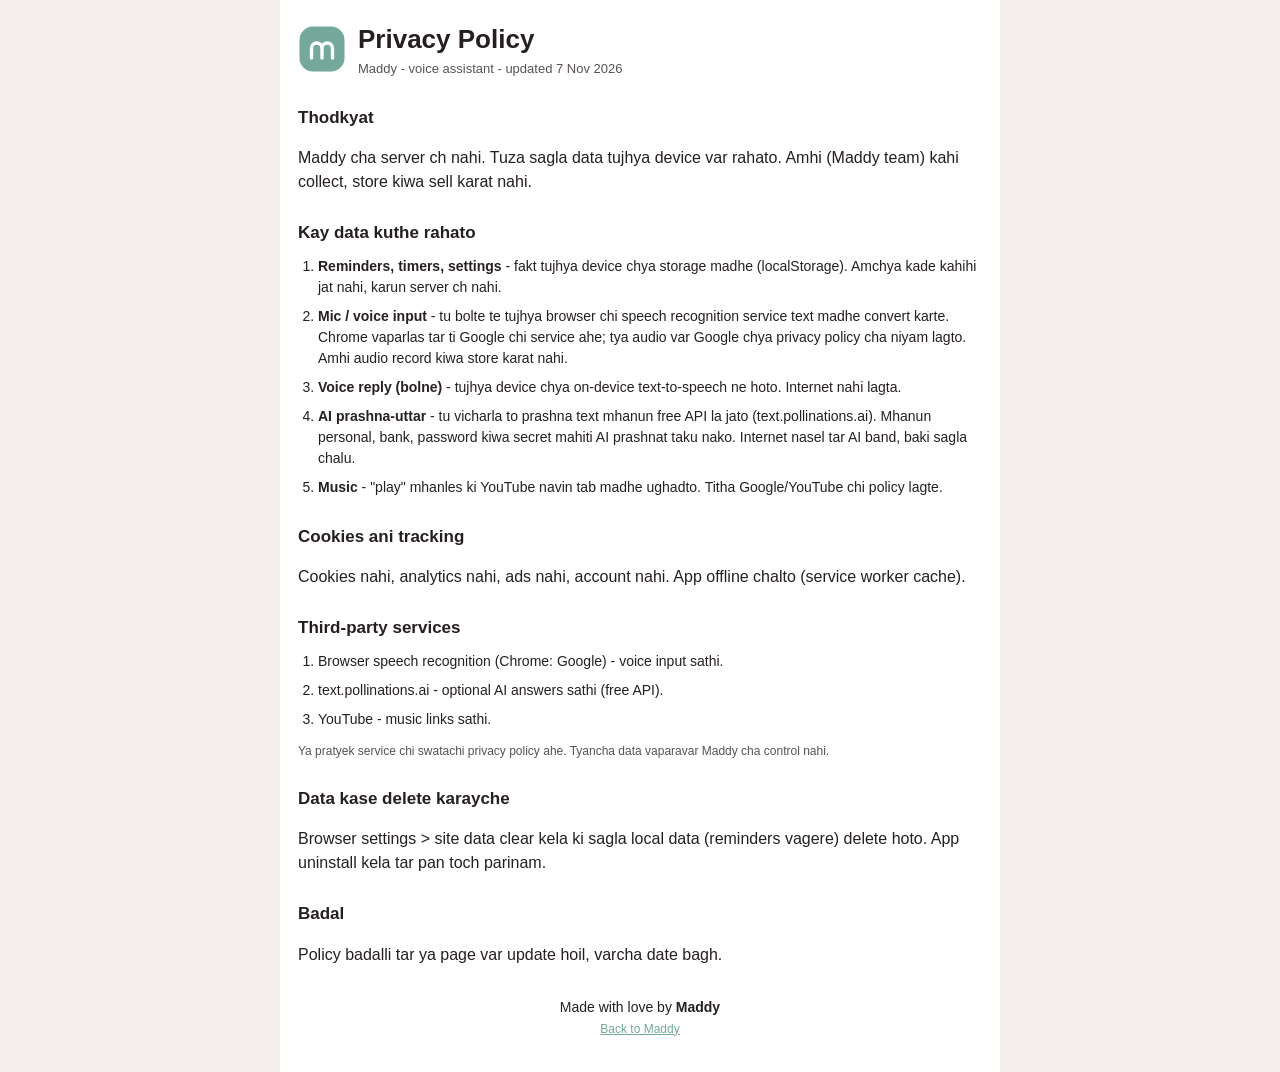
==== privacy.html @ beed4fcd "Rename 6-privacy.html to privacy.html" ====
<!DOCTYPE html>
<html lang="mr">
<head>
<meta charset="utf-8">
<meta name="viewport" content="width=device-width, initial-scale=1">
<title>Maddy - Privacy Policy</title>
<meta name="theme-color" content="#73a89a">
<link rel="stylesheet" href="style.css">
</head>
<body>
<main class="card">
  <header class="brand">
    <svg class="brand-logo" width="48" height="48" viewBox="0 0 64 64" role="img" aria-label="Maddy logo">
      <rect x="2" y="2" width="60" height="60" rx="18" fill="#73a89a"/>
      <path d="M18 44 V31 a7 7 0 0 1 14 0 V44 M32 44 V31 a7 7 0 0 1 14 0 V44" stroke="#fff" stroke-width="4.5" fill="none" stroke-linecap="round"/>
    </svg>
    <div>
      <h1 class="brand-name">Privacy Policy</h1>
      <p class="brand-tag">Maddy - voice assistant - updated 7 Nov 2026</p>
    </div>
  </header>

  <section class="group">
    <h2>Thodkyat</h2>
    <p>Maddy cha server ch nahi. Tuza sagla data tujhya device var rahato. Amhi (Maddy team) kahi collect, store kiwa sell karat nahi.</p>
  </section>

  <section class="group">
    <h2>Kay data kuthe rahato</h2>
    <ol class="feats">
      <li><strong>Reminders, timers, settings</strong> - fakt tujhya device chya storage madhe (localStorage). Amchya kade kahihi jat nahi, karun server ch nahi.</li>
      <li><strong>Mic / voice input</strong> - tu bolte te tujhya browser chi speech recognition service text madhe convert karte. Chrome vaparlas tar ti Google chi service ahe; tya audio var Google chya privacy policy cha niyam lagto. Amhi audio record kiwa store karat nahi.</li>
      <li><strong>Voice reply (bolne)</strong> - tujhya device chya on-device text-to-speech ne hoto. Internet nahi lagta.</li>
      <li><strong>AI prashna-uttar</strong> - tu vicharla to prashna text mhanun free API la jato (text.pollinations.ai). Mhanun personal, bank, password kiwa secret mahiti AI prashnat taku nako. Internet nasel tar AI band, baki sagla chalu.</li>
      <li><strong>Music</strong> - "play" mhanles ki YouTube navin tab madhe ughadto. Titha Google/YouTube chi policy lagte.</li>
    </ol>
  </section>

  <section class="group">
    <h2>Cookies ani tracking</h2>
    <p>Cookies nahi, analytics nahi, ads nahi, account nahi. App offline chalto (service worker cache).</p>
  </section>

  <section class="group">
    <h2>Third-party services</h2>
    <ol class="feats">
      <li>Browser speech recognition (Chrome: Google) - voice input sathi.</li>
      <li>text.pollinations.ai - optional AI answers sathi (free API).</li>
      <li>YouTube - music links sathi.</li>
    </ol>
    <p class="cap">Ya pratyek service chi swatachi privacy policy ahe. Tyancha data vaparavar Maddy cha control nahi.</p>
  </section>

  <section class="group">
    <h2>Data kase delete karayche</h2>
    <p>Browser settings &gt; site data clear kela ki sagla local data (reminders vagere) delete hoto. App uninstall kela tar pan toch parinam.</p>
  </section>

  <section class="group">
    <h2>Badal</h2>
    <p>Policy badalli tar ya page var update hoil, varcha date bagh.</p>
  </section>

  <footer class="foot">
    <p>Made with love by <strong>Maddy</strong></p>
    <p class="cap"><a href="./">Back to Maddy</a></p>
  </footer>
</main>
</body>
</html>
---- style.css ----
:root {
  --ink: #251f21;
  --ink-2: #585254;
  --teal: #73a89a;
  --sand: #f4efec;
  --hairline: #eae9ea;
}
* { box-sizing: border-box; }
body {
  margin: 0;
  background: var(--sand);
  color: var(--ink);
  font-family: -apple-system, "Segoe UI", Roboto, "Noto Sans", sans-serif;
  line-height: 1.5;
}
.card {
  max-width: 720px;
  margin: 0 auto;
  background: #fff;
  min-height: 100vh;
  padding: 20px 18px 32px;
}
.brand { display: flex; align-items: center; gap: 12px; }
.brand-name { margin: 0; font-size: 26px; }
.brand-tag { margin: 0; font-size: 13px; color: var(--ink-2); }

.panel { display: flex; flex-direction: column; align-items: center; gap: 12px; margin-top: 18px; }
.orb { width: 110px; height: 110px; border-radius: 50%; object-fit: cover; box-shadow: 0 8px 30px rgba(115,168,154,.35); }
.status { margin: 0; font-size: 14px; color: var(--ink-2); text-align: center; }
.controls { display: flex; align-items: center; gap: 12px; flex-wrap: wrap; justify-content: center; }
.mic {
  width: 64px; height: 64px; border-radius: 50%; border: none;
  background: var(--teal); color: #fff; cursor: pointer;
  display: flex; align-items: center; justify-content: center;
}
.mic.is-live { animation: pulse 1.2s ease-in-out infinite; }
@keyframes pulse {
  0% { box-shadow: 0 0 0 0 rgba(115,168,154,.55); }
  70% { box-shadow: 0 0 0 18px rgba(115,168,154,0); }
  100% { box-shadow: 0 0 0 0 rgba(115,168,154,0); }
}
.wake {
  border: 1px solid var(--hairline); background: #fff; color: var(--ink);
  border-radius: 999px; padding: 10px 16px; font-size: 13px; cursor: pointer;
}
.wake.is-on { background: var(--teal); border-color: var(--teal); color: #fff; }
.langs { display: flex; gap: 6px; }
.lang {
  border: 1px solid var(--hairline); background: #fff; border-radius: 999px;
  padding: 6px 12px; font-size: 12px; cursor: pointer; color: var(--ink-2);
}
.lang.is-sel { background: var(--ink); color: #fff; border-color: var(--ink); }

.chat {
  width: 100%; max-height: 300px; overflow-y: auto;
  display: flex; flex-direction: column; gap: 8px;
  padding: 12px; background: var(--sand); border-radius: 16px;
}
.bubble { max-width: 85%; padding: 9px 13px; border-radius: 16px; font-size: 14px; white-space: pre-wrap; overflow-wrap: anywhere; }
.bubble.maddy { align-self: flex-start; background: #fff; border-bottom-left-radius: 4px; }
.bubble.tu { align-self: flex-end; background: var(--teal); color: #fff; border-bottom-right-radius: 4px; }

.chips { display: flex; gap: 8px; flex-wrap: wrap; justify-content: center; }
.chip {
  border: 1px solid var(--hairline); background: #fff; border-radius: 999px;
  padding: 8px 13px; font-size: 12.5px; cursor: pointer; color: var(--ink);
}
.chip:hover { border-color: var(--teal); color: var(--teal); }
.inputrow { display: flex; width: 100%; gap: 8px; }
.inputrow input {
  flex: 1; border: 1px solid var(--hairline); border-radius: 999px;
  padding: 12px 16px; font-size: 14px; outline: none; min-width: 0;
}
.inputrow input:focus { border-color: var(--teal); }
.inputrow button {
  border: none; background: var(--ink); color: #fff;
  border-radius: 999px; padding: 0 20px; font-size: 14px; cursor: pointer;
}
.ainote { margin: 0; font-size: 12px; color: var(--ink-2); }

.group { margin-top: 26px; }
.group h2, .privacy h2 { font-size: 17px; margin: 0 0 10px; }
.rows { list-style: none; margin: 0; padding: 0; }
.rows li {
  display: flex; justify-content: space-between; gap: 12px;
  padding: 10px 0; border-top: 1px solid var(--hairline); font-size: 14px;
}
.rows li .v { font-weight: 600; color: var(--teal); white-space: nowrap; }
.rows li small { display: block; color: var(--ink-2); }

.cal { display: grid; grid-template-columns: repeat(7, 1fr); gap: 4px; text-align: center; font-size: 13px; }
.cal .h { color: var(--ink-2); font-size: 11px; padding: 4px 0; }
.cal .d { position: relative; padding: 7px 0; border-radius: 8px; }
.cal .d.today { background: var(--teal); color: #fff; font-weight: 600; }
.cal .d.hasrem::after {
  content: ""; position: absolute; bottom: 3px; left: 50%; transform: translateX(-50%);
  width: 4px; height: 4px; border-radius: 50%; background: var(--teal);
}
.cal .d.today.hasrem::after { background: #fff; }
.cap { font-size: 12px; color: var(--ink-2); }

.feats { margin: 0; padding-left: 20px; font-size: 14px; }
.feats li { margin-bottom: 8px; }

.privacy {
  margin-top: 26px; background: var(--sand); border-radius: 12px; padding: 14px 16px;
  font-size: 13.5px;
}
.privacy p { margin: 0; }
a { color: var(--teal); }

.foot { margin-top: 30px; text-align: center; font-size: 14px; }
.foot p { margin: 2px 0; }
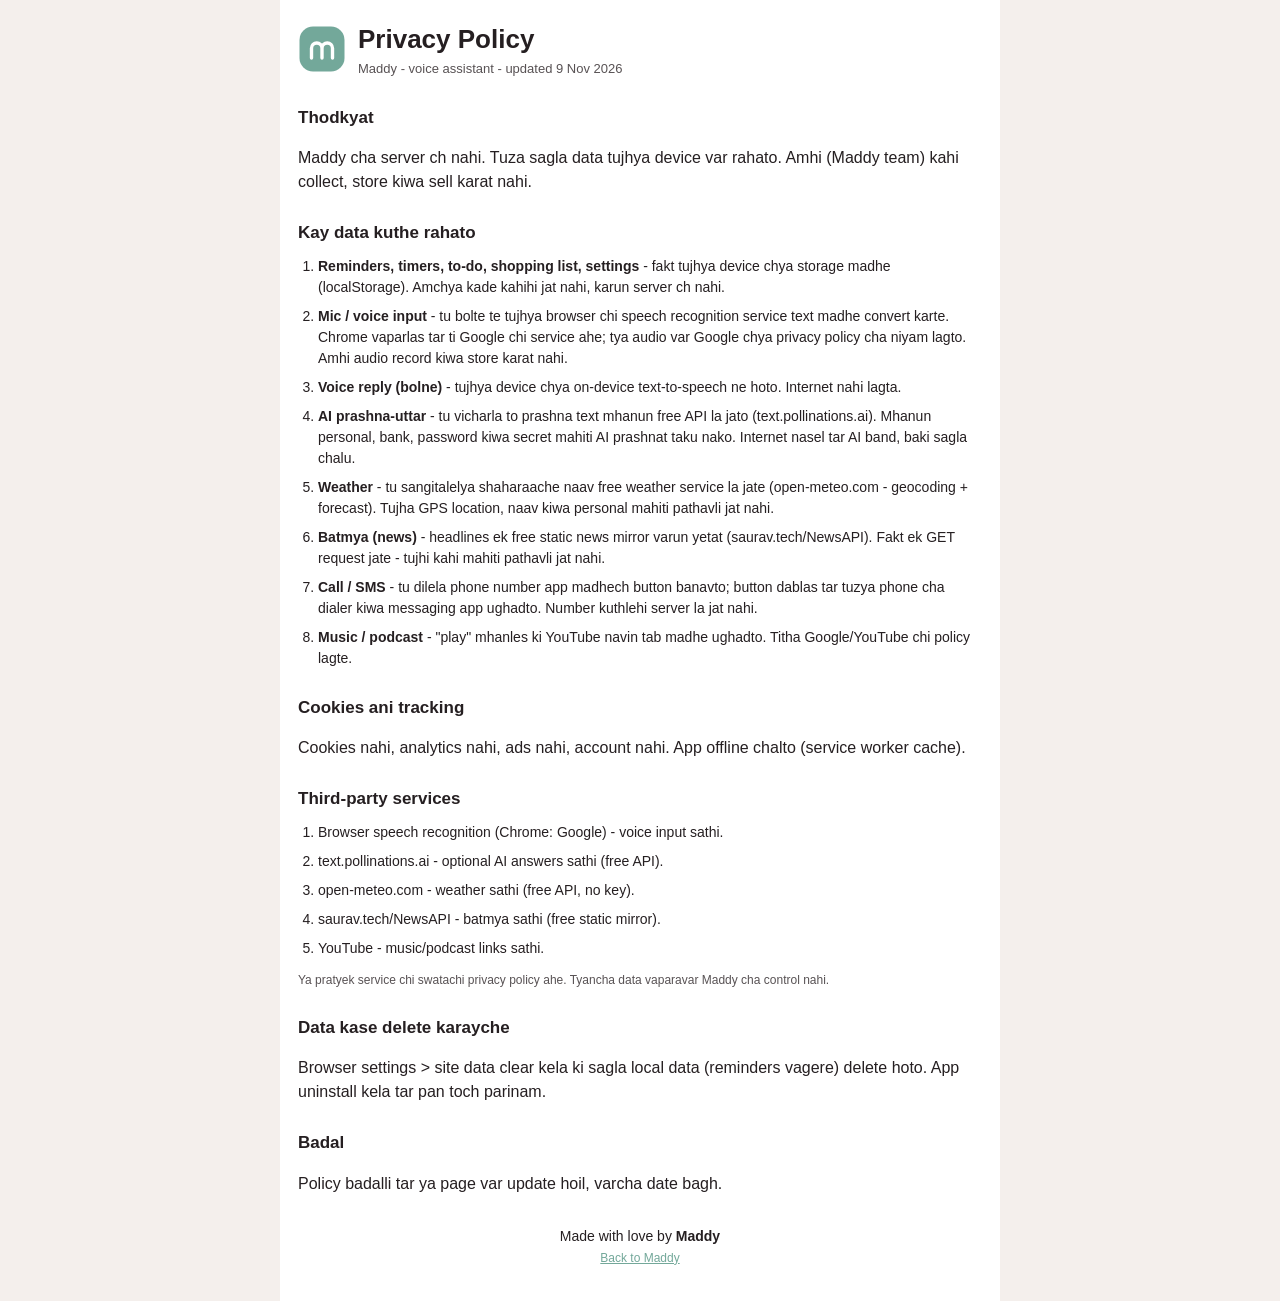
==== commit 68a1c731: "Maddy v3.0: todo, weather, news, shopping list, call/SMS buttons, podcast, skills (replaces prefixed" ====
--- a/privacy.html
+++ b/privacy.html
@@ -16,7 +16,7 @@
     </svg>
     <div>
       <h1 class="brand-name">Privacy Policy</h1>
-      <p class="brand-tag">Maddy - voice assistant - updated 7 Nov 2026</p>
+      <p class="brand-tag">Maddy - voice assistant - updated 9 Nov 2026</p>
     </div>
   </header>
 
@@ -28,11 +28,14 @@
   <section class="group">
     <h2>Kay data kuthe rahato</h2>
     <ol class="feats">
-      <li><strong>Reminders, timers, settings</strong> - fakt tujhya device chya storage madhe (localStorage). Amchya kade kahihi jat nahi, karun server ch nahi.</li>
+      <li><strong>Reminders, timers, to-do, shopping list, settings</strong> - fakt tujhya device chya storage madhe (localStorage). Amchya kade kahihi jat nahi, karun server ch nahi.</li>
       <li><strong>Mic / voice input</strong> - tu bolte te tujhya browser chi speech recognition service text madhe convert karte. Chrome vaparlas tar ti Google chi service ahe; tya audio var Google chya privacy policy cha niyam lagto. Amhi audio record kiwa store karat nahi.</li>
       <li><strong>Voice reply (bolne)</strong> - tujhya device chya on-device text-to-speech ne hoto. Internet nahi lagta.</li>
       <li><strong>AI prashna-uttar</strong> - tu vicharla to prashna text mhanun free API la jato (text.pollinations.ai). Mhanun personal, bank, password kiwa secret mahiti AI prashnat taku nako. Internet nasel tar AI band, baki sagla chalu.</li>
-      <li><strong>Music</strong> - "play" mhanles ki YouTube navin tab madhe ughadto. Titha Google/YouTube chi policy lagte.</li>
+      <li><strong>Weather</strong> - tu sangitalelya shaharaache naav free weather service la jate (open-meteo.com - geocoding + forecast). Tujha GPS location, naav kiwa personal mahiti pathavli jat nahi.</li>
+      <li><strong>Batmya (news)</strong> - headlines ek free static news mirror varun yetat (saurav.tech/NewsAPI). Fakt ek GET request jate - tujhi kahi mahiti pathavli jat nahi.</li>
+      <li><strong>Call / SMS</strong> - tu dilela phone number app madhech button banavto; button dablas tar tuzya phone cha dialer kiwa messaging app ughadto. Number kuthlehi server la jat nahi.</li>
+      <li><strong>Music / podcast</strong> - "play" mhanles ki YouTube navin tab madhe ughadto. Titha Google/YouTube chi policy lagte.</li>
     </ol>
   </section>
 
@@ -46,7 +49,9 @@
     <ol class="feats">
       <li>Browser speech recognition (Chrome: Google) - voice input sathi.</li>
       <li>text.pollinations.ai - optional AI answers sathi (free API).</li>
-      <li>YouTube - music links sathi.</li>
+      <li>open-meteo.com - weather sathi (free API, no key).</li>
+      <li>saurav.tech/NewsAPI - batmya sathi (free static mirror).</li>
+      <li>YouTube - music/podcast links sathi.</li>
     </ol>
     <p class="cap">Ya pratyek service chi swatachi privacy policy ahe. Tyancha data vaparavar Maddy cha control nahi.</p>
   </section>
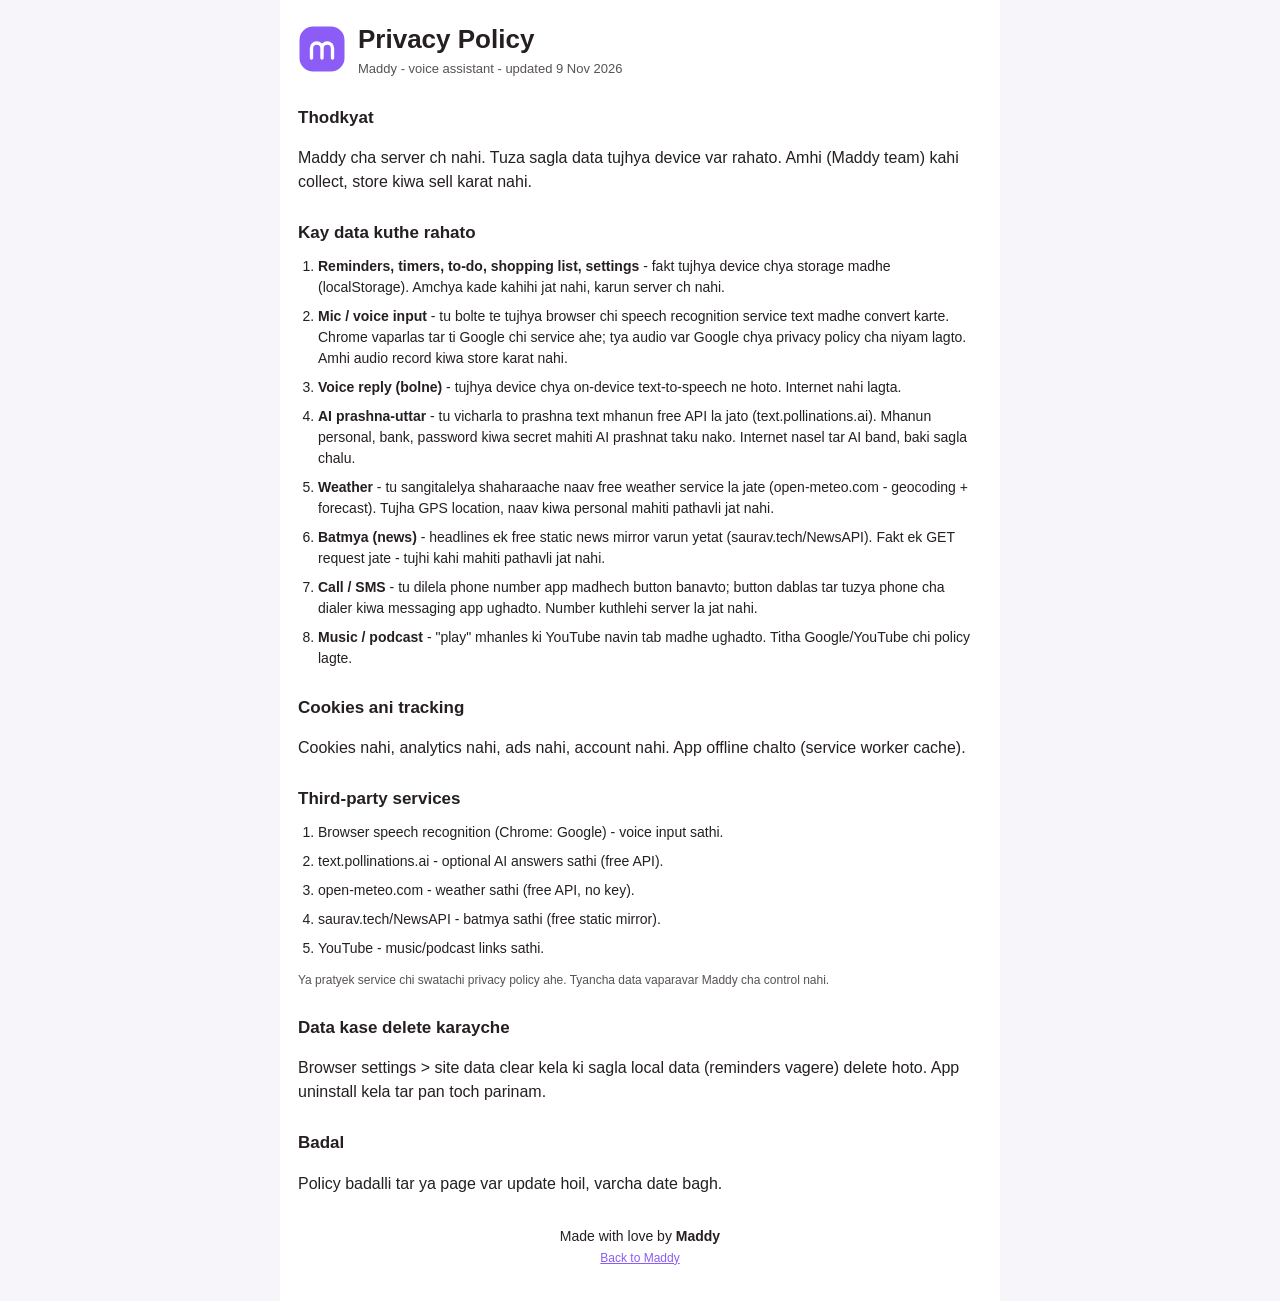
==== commit 283a74cf: "Maddy v3.1: purple theme (icons, orb, buttons, highlights)" ====
--- a/privacy.html
+++ b/privacy.html
@@ -4,14 +4,14 @@
 <meta charset="utf-8">
 <meta name="viewport" content="width=device-width, initial-scale=1">
 <title>Maddy - Privacy Policy</title>
-<meta name="theme-color" content="#73a89a">
+<meta name="theme-color" content="#8b5cf6">
 <link rel="stylesheet" href="style.css">
 </head>
 <body>
 <main class="card">
   <header class="brand">
     <svg class="brand-logo" width="48" height="48" viewBox="0 0 64 64" role="img" aria-label="Maddy logo">
-      <rect x="2" y="2" width="60" height="60" rx="18" fill="#73a89a"/>
+      <rect x="2" y="2" width="60" height="60" rx="18" fill="#8b5cf6"/>
       <path d="M18 44 V31 a7 7 0 0 1 14 0 V44 M32 44 V31 a7 7 0 0 1 14 0 V44" stroke="#fff" stroke-width="4.5" fill="none" stroke-linecap="round"/>
     </svg>
     <div>
--- a/style.css
+++ b/style.css
@@ -1,8 +1,8 @@
 :root {
   --ink: #251f21;
   --ink-2: #585254;
-  --teal: #73a89a;
-  --sand: #f4efec;
+  --teal: #8b5cf6;
+  --sand: #f7f5f9;
   --hairline: #eae9ea;
 }
 * { box-sizing: border-box; }
@@ -25,7 +25,7 @@
 .brand-tag { margin: 0; font-size: 13px; color: var(--ink-2); }
 
 .panel { display: flex; flex-direction: column; align-items: center; gap: 12px; margin-top: 18px; }
-.orb { width: 110px; height: 110px; border-radius: 50%; object-fit: cover; box-shadow: 0 8px 30px rgba(115,168,154,.35); }
+.orb { width: 110px; height: 110px; border-radius: 50%; object-fit: cover; box-shadow: 0 8px 30px rgba(139,92,246,.35); }
 .status { margin: 0; font-size: 14px; color: var(--ink-2); text-align: center; }
 .controls { display: flex; align-items: center; gap: 12px; flex-wrap: wrap; justify-content: center; }
 .mic {
@@ -35,9 +35,9 @@
 }
 .mic.is-live { animation: pulse 1.2s ease-in-out infinite; }
 @keyframes pulse {
-  0% { box-shadow: 0 0 0 0 rgba(115,168,154,.55); }
-  70% { box-shadow: 0 0 0 18px rgba(115,168,154,0); }
-  100% { box-shadow: 0 0 0 0 rgba(115,168,154,0); }
+  0% { box-shadow: 0 0 0 0 rgba(139,92,246,.55); }
+  70% { box-shadow: 0 0 0 18px rgba(139,92,246,0); }
+  100% { box-shadow: 0 0 0 0 rgba(139,92,246,0); }
 }
 .wake {
   border: 1px solid var(--hairline); background: #fff; color: var(--ink);
